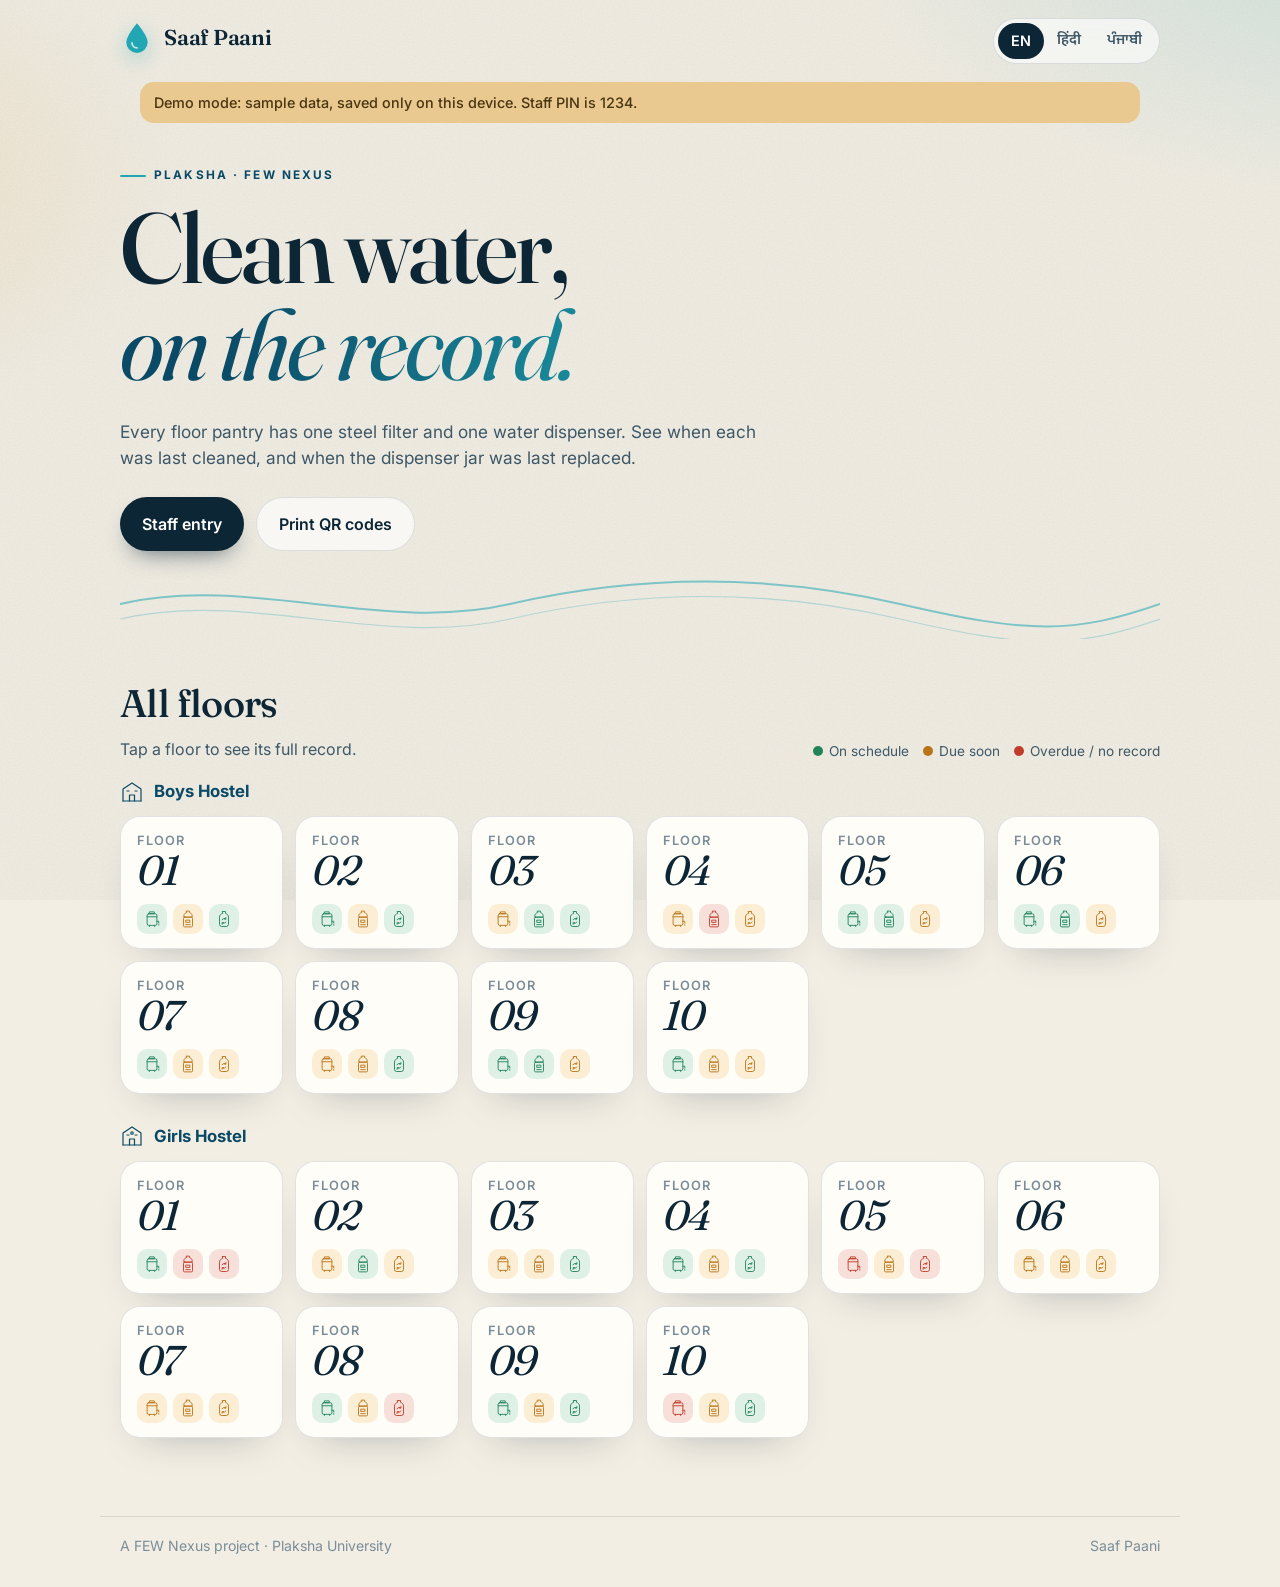
==== index.html @ be1ee774 "Saaf Paani: trilingual pantry water cleaning tracker Public floor pages, staff entry page, printable" ====
<!doctype html>
<html lang="en">
<head>
<meta charset="utf-8">
<meta name="viewport" content="width=device-width, initial-scale=1">
<title>Saaf Paani · Pantry water records</title>
<meta name="description" content="Cleaning records for every hostel pantry's steel filter and water dispenser.">
<meta name="theme-color" content="#f3eee4">
<link rel="icon" href="assets/favicon.svg" type="image/svg+xml">
<link rel="preconnect" href="https://fonts.googleapis.com">
<link rel="preconnect" href="https://fonts.gstatic.com" crossorigin>
<link rel="stylesheet" href="https://fonts.googleapis.com/css2?family=Fraunces:ital,opsz,wght@0,9..144,300..700;1,9..144,300..700&family=Inter:wght@400;500;600;700&family=Noto+Sans+Devanagari:wght@400;500;600;700&family=Noto+Sans+Gurmukhi:wght@400;500;600;700&family=Tiro+Devanagari+Hindi:ital@0;1&family=Tiro+Gurmukhi:ital@0;1&display=swap">
<link rel="stylesheet" href="assets/style.css">
</head>
<body>
<header class="top"><div class="wrap"><div id="brand"></div><div id="lang" class="lang" role="group" aria-label="Language"></div></div></header>
<div id="demo-banner" class="demo" hidden><p data-i18n="demo"></p></div>

<main>
  <section class="hero wrap">
    <span class="eyebrow">Plaksha · FEW Nexus</span>
    <h1><span data-i18n="tagline1"></span><em data-i18n="tagline2"></em></h1>
    <p class="sub" data-i18n="heroSub"></p>
    <div class="cta">
      <a class="btn primary" href="staff.html"><span data-i18n="staffEntry"></span></a>
      <a class="btn ghost" href="qr.html"><span data-i18n="printQR"></span></a>
    </div>
    <svg class="wave" viewBox="0 0 1200 70" preserveAspectRatio="none" aria-hidden="true">
      <path d="M0 35 C 150 5, 300 65, 450 35 S 750 5, 900 35 S 1100 65, 1200 35" fill="none" stroke="currentColor" stroke-width="2"/>
      <path d="M0 50 C 150 20, 300 80, 450 50 S 750 20, 900 50 S 1100 80, 1200 50" fill="none" stroke="currentColor" stroke-width="1.2" opacity=".5"/>
    </svg>
  </section>

  <section class="sec wrap">
    <div class="sec-head">
      <div>
        <h2 data-i18n="overview"></h2>
        <p class="lead" data-i18n="overviewSub"></p>
      </div>
      <div class="legend">
        <span><i class="dot good"></i><span data-i18n="legend_good"></span></span>
        <span><i class="dot warn"></i><span data-i18n="legend_warn"></span></span>
        <span><i class="dot bad"></i><span data-i18n="legend_bad"></span></span>
      </div>
    </div>
    <div id="overview"></div>
  </section>
</main>

<footer class="foot"><div class="wrap"><span data-i18n="footer"></span><span>Saaf Paani</span></div></footer>

<script src="assets/config.js"></script>
<script src="assets/app.js"></script>
<script>
(function () {
  const { CFG, TYPES, ICONS, API, t, pad2, floorStatus, mountChrome, esc } = SP;
  mountChrome();
  const box = document.getElementById("overview");
  let entries = null, failed = false;

  function skeleton() {
    box.innerHTML = CFG.HOSTELS.map(() =>
      `<div class="hostel"><div class="floors">${Array.from({ length: CFG.FLOORS }, () => '<div class="ftile skeleton"></div>').join("")}</div></div>`
    ).join("");
  }
  function render() {
    if (failed) {
      box.innerHTML = `<div class="err"><span>${esc(t("loadError"))}</span><button class="btn ghost" id="retry">${esc(t("retry"))}</button></div>`;
      document.getElementById("retry").onclick = load;
      return;
    }
    if (!entries) return skeleton();
    box.innerHTML = CFG.HOSTELS.map(h => {
      const tiles = [];
      for (let f = 1; f <= CFG.FLOORS; f++) {
        const { st } = floorStatus(entries.filter(e => e.hostel === h && e.floor === f));
        tiles.push(`<a class="ftile" href="floor.html?h=${h}&f=${f}">
          <div class="lbl">${esc(t("floor"))}</div>
          <div class="num">${pad2(f)}</div>
          <div class="dots">${TYPES.map(ty => `<span class="chip-mini ${st[ty]}" title="${esc(t(ty))}: ${esc(t(st[ty]))}">${ICONS[ty]}</span>`).join("")}</div>
        </a>`);
      }
      return `<div class="hostel"><h3>${ICONS[h]}<span>${esc(t(h))}</span></h3><div class="floors">${tiles.join("")}</div></div>`;
    }).join("");
  }
  async function load() {
    failed = false; entries = null; render();
    try { entries = await API.list(); } catch (e) { failed = true; }
    render();
  }
  document.addEventListener("langchange", render);
  load();
})();
</script>
</body>
</html>
---- assets/style.css ----
/* Saaf Paani — styles */
:root {
  --ink: #0d2636;
  --ink-2: #3f5867;
  --ink-3: #7a8d98;
  --paper: #f3eee4;
  --paper-2: #ebe4d6;
  --card: #fffdf8;
  --line: rgba(13, 38, 54, .12);
  --deep: #0a4a66;
  --aqua: #22a6b3;
  --aqua-soft: #d7f0f1;
  --sand: #e9c98f;
  --good: #23835a; --good-bg: #dff1e6;
  --warn: #b8741a; --warn-bg: #fbeed4;
  --bad:  #bf3d2b; --bad-bg:  #f8e0da;
  --none: #7a8d98; --none-bg: #e9e6df;
  --radius: 22px;
  --shadow: 0 1px 0 rgba(255,255,255,.7) inset, 0 18px 40px -24px rgba(13,38,54,.35);
  --display: "Fraunces", "Tiro Devanagari Hindi", "Tiro Gurmukhi", Georgia, serif;
  --body: "Inter", "Noto Sans Devanagari", "Noto Sans Gurmukhi", system-ui, sans-serif;
}
:root[lang="hi"] { --display: "Tiro Devanagari Hindi", "Fraunces", serif; --body: "Noto Sans Devanagari", "Inter", sans-serif; }
:root[lang="pa"] { --display: "Tiro Gurmukhi", "Fraunces", serif; --body: "Noto Sans Gurmukhi", "Inter", sans-serif; }

* { box-sizing: border-box; }
html { -webkit-text-size-adjust: 100%; }
body {
  margin: 0;
  font-family: var(--body);
  color: var(--ink);
  background: var(--paper);
  background-image:
    radial-gradient(60rem 30rem at 110% -10%, rgba(34,166,179,.18), transparent 60%),
    radial-gradient(40rem 26rem at -15% 20%, rgba(233,201,143,.35), transparent 60%);
  background-attachment: fixed;
  line-height: 1.5;
  min-height: 100vh;
  overflow-x: hidden;
}
/* paper grain */
body::before {
  content: ""; position: fixed; inset: 0; pointer-events: none; z-index: 0; opacity: .35; mix-blend-mode: multiply;
  background-image: url("data:image/svg+xml;utf8,<svg xmlns='http://www.w3.org/2000/svg' width='160' height='160'><filter id='n'><feTurbulence type='fractalNoise' baseFrequency='.85' numOctaves='2' stitchTiles='stitch'/><feColorMatrix values='0 0 0 0 0.05 0 0 0 0 0.15 0 0 0 0 0.2 0 0 0 .22 0'/></filter><rect width='100%' height='100%' filter='url(%23n)'/></svg>");
}
main, header.top, footer.foot, .demo { position: relative; z-index: 1; }
a { color: inherit; }
button { font: inherit; color: inherit; cursor: pointer; }
.wrap { width: 100%; max-width: 1080px; margin: 0 auto; padding: 0 20px; }
.sr { position: absolute; width: 1px; height: 1px; overflow: hidden; clip: rect(0 0 0 0); }

/* ---------- top bar ---------- */
header.top { padding: 18px 0; }
header.top .wrap { display: flex; align-items: center; justify-content: space-between; gap: 12px; flex-wrap: wrap; }
.brand-link { display: inline-flex; align-items: center; gap: 10px; text-decoration: none; }
.logo { width: 34px; height: 34px; color: var(--aqua); display: inline-grid; place-items: center;
  filter: drop-shadow(0 6px 10px rgba(34,166,179,.35)); }
.logo svg { width: 100%; height: 100%; }
.brand-name { font-family: var(--display); font-size: 1.35rem; font-weight: 600; letter-spacing: -.01em; }

.lang { display: inline-flex; background: rgba(255,255,255,.6); border: 1px solid var(--line); border-radius: 999px; padding: 4px; backdrop-filter: blur(8px); }
.lang button { border: 0; background: transparent; padding: 7px 13px; border-radius: 999px; font-size: .9rem; font-weight: 600; color: var(--ink-2); }
.lang button[lang="hi"] { font-family: "Noto Sans Devanagari", sans-serif; }
.lang button[lang="pa"] { font-family: "Noto Sans Gurmukhi", sans-serif; }
.lang button.on { background: var(--ink); color: #fff; }

.demo { margin: 0 auto 8px; max-width: 1040px; padding: 0 20px; }
.demo p { margin: 0; background: var(--sand); color: #4a3511; border-radius: 14px; padding: 10px 14px; font-size: .9rem; font-weight: 500; }

/* ---------- hero ---------- */
.hero { padding-top: 28px; padding-bottom: 10px; }
.eyebrow { text-transform: uppercase; letter-spacing: .18em; font-size: .74rem; font-weight: 700; color: var(--deep); display: inline-flex; align-items: center; gap: 8px; }
.eyebrow::before { content: ""; width: 26px; height: 2px; background: var(--aqua); border-radius: 2px; }
.hero h1 {
  font-family: var(--display); font-weight: 500; letter-spacing: -.03em; line-height: .98;
  font-size: clamp(2.7rem, 8.5vw, 6.2rem); margin: 14px 0 18px;
}
.hero h1 em {
  font-style: italic; font-weight: 400; display: block;
  background: linear-gradient(100deg, var(--deep) 10%, var(--aqua) 60%, #6fd0c9);
  -webkit-background-clip: text; background-clip: text; color: transparent;
  padding-bottom: .08em;
}
:root[lang="hi"] .hero h1, :root[lang="pa"] .hero h1 { line-height: 1.2; letter-spacing: 0; font-size: clamp(2.3rem, 7vw, 5rem); }
.hero p.sub { max-width: 40rem; font-size: 1.08rem; color: var(--ink-2); margin: 0 0 26px; }
.cta { display: flex; gap: 12px; flex-wrap: wrap; }
.btn {
  display: inline-flex; align-items: center; gap: 10px; text-decoration: none; border: 0;
  padding: 14px 22px; border-radius: 999px; font-weight: 600; font-size: 1rem;
  transition: transform .15s ease, box-shadow .2s ease, background .2s;
}
.btn:active { transform: scale(.97); }
.btn.primary { background: var(--ink); color: #fff; box-shadow: 0 12px 24px -12px rgba(13,38,54,.7); }
.btn.primary:hover { background: var(--deep); }
.btn.ghost { background: rgba(255,255,255,.65); border: 1px solid var(--line); }
.btn.ghost:hover { background: #fff; }
.btn svg { width: 20px; height: 20px; }

.wave { display: block; width: 100%; height: 70px; margin-top: 18px; color: var(--aqua); opacity: .55; }

/* ---------- section titles ---------- */
.sec { padding-top: 26px; padding-bottom: 8px; }
.sec h2 { font-family: var(--display); font-weight: 500; font-size: clamp(1.7rem, 4vw, 2.4rem); letter-spacing: -.02em; margin: 0; }
.sec .lead { color: var(--ink-2); margin: 4px 0 0; }
.sec-head { display: flex; align-items: end; justify-content: space-between; gap: 16px; flex-wrap: wrap; margin-bottom: 18px; }

.legend { display: flex; gap: 14px; flex-wrap: wrap; font-size: .85rem; color: var(--ink-2); }
.legend span { display: inline-flex; align-items: center; gap: 6px; }

.dot { width: 10px; height: 10px; border-radius: 50%; display: inline-block; flex: none; }
.dot.good { background: var(--good); } .dot.warn { background: var(--warn); } .dot.bad { background: var(--bad); } .dot.none { background: var(--bad); opacity: .45; }

/* ---------- hostel overview ---------- */
.hostel { margin: 0 0 30px; }
.hostel h3 { display: flex; align-items: center; gap: 10px; font-size: 1.05rem; font-weight: 700; margin: 0 0 12px; color: var(--deep); }
.hostel h3 svg { width: 24px; height: 24px; }
.floors { display: grid; grid-template-columns: repeat(auto-fill, minmax(150px, 1fr)); gap: 12px; }
.ftile {
  position: relative; display: block; text-decoration: none; background: var(--card); border: 1px solid var(--line);
  border-radius: 20px; padding: 14px 16px 14px; box-shadow: var(--shadow); overflow: hidden;
  transition: transform .18s ease, border-color .2s;
}
.ftile:hover { transform: translateY(-3px); border-color: rgba(34,166,179,.5); }
.ftile .num { font-family: "Fraunces", serif; font-size: 2.6rem; font-weight: 400; font-style: italic; line-height: 1; letter-spacing: -.04em; color: var(--ink); }
.ftile .lbl { font-size: .8rem; color: var(--ink-3); font-weight: 600; text-transform: uppercase; letter-spacing: .08em; }
:root[lang="hi"] .ftile .lbl, :root[lang="pa"] .ftile .lbl { text-transform: none; letter-spacing: 0; font-size: .9rem; }
.ftile .dots { display: flex; gap: 6px; margin-top: 12px; }
.ftile .dots .chip-mini { display: inline-flex; align-items: center; justify-content: center; width: 30px; height: 30px; border-radius: 10px; }
.ftile .dots .chip-mini svg { width: 18px; height: 18px; }
.chip-mini.good { background: var(--good-bg); color: var(--good); }
.chip-mini.warn { background: var(--warn-bg); color: var(--warn); }
.chip-mini.bad  { background: var(--bad-bg);  color: var(--bad); }
.chip-mini.none { background: var(--none-bg); color: var(--none); }
.ftile.skeleton { min-height: 118px; background: linear-gradient(90deg, var(--card), var(--paper-2), var(--card)); background-size: 200% 100%; animation: shimmer 1.4s infinite; }
@keyframes shimmer { to { background-position: -200% 0; } }

/* ---------- floor page ---------- */
.back { display: inline-flex; align-items: center; gap: 6px; text-decoration: none; color: var(--ink-2); font-weight: 600; font-size: .95rem; margin-top: 6px; }
.back svg { width: 18px; height: 18px; }
.floor-hero { display: grid; grid-template-columns: auto 1fr; gap: 6px 22px; align-items: end; padding: 18px 0 8px; }
.bignum {
  grid-row: span 2; padding-right: .1em; font-family: "Fraunces", serif; font-style: italic; font-weight: 300; letter-spacing: -.06em; line-height: .8;
  font-size: clamp(6rem, 24vw, 11rem);
  background: linear-gradient(160deg, var(--deep), var(--aqua) 70%, #8fe0d6);
  -webkit-background-clip: text; background-clip: text; color: transparent;
}
.floor-hero .hostel-name { font-weight: 700; color: var(--deep); text-transform: uppercase; letter-spacing: .14em; font-size: .8rem; }
:root[lang="hi"] .floor-hero .hostel-name, :root[lang="pa"] .floor-hero .hostel-name { text-transform: none; letter-spacing: 0; font-size: 1rem; }
.floor-hero h1 { font-family: var(--display); font-weight: 500; font-size: clamp(1.8rem, 5vw, 2.8rem); margin: 0; letter-spacing: -.02em; line-height: 1.1; }

.verdict { display: flex; align-items: center; gap: 12px; padding: 14px 18px; border-radius: 18px; font-weight: 600; margin: 18px 0 20px; }
.verdict .pulse { width: 12px; height: 12px; border-radius: 50%; background: currentColor; box-shadow: 0 0 0 0 currentColor; animation: pulse 2s infinite; flex: none; }
@keyframes pulse { 0% { box-shadow: 0 0 0 0 color-mix(in srgb, currentColor 45%, transparent); } 70% { box-shadow: 0 0 0 12px transparent; } 100% { box-shadow: 0 0 0 0 transparent; } }
.verdict.good { background: var(--good-bg); color: var(--good); }
.verdict.warn { background: var(--warn-bg); color: var(--warn); }
.verdict.bad  { background: var(--bad-bg);  color: var(--bad); }

.items { display: grid; grid-template-columns: repeat(3, 1fr); gap: 14px; }
.item {
  background: var(--card); border: 1px solid var(--line); border-radius: var(--radius); padding: 20px; box-shadow: var(--shadow);
  display: flex; flex-direction: column; gap: 10px; position: relative; overflow: hidden;
}
.item::after { content: ""; position: absolute; left: 0; right: 0; bottom: 0; height: 5px; }
.item.good::after { background: var(--good); } .item.warn::after { background: var(--warn); } .item.bad::after, .item.none::after { background: var(--bad); }
.item .ic { width: 46px; height: 46px; border-radius: 14px; display: grid; place-items: center; background: var(--aqua-soft); color: var(--deep); }
.item .ic svg { width: 28px; height: 28px; }
.item .nm { font-weight: 700; font-size: 1.05rem; }
.item .k { font-size: .82rem; color: var(--ink-3); font-weight: 600; }
.item .rel { font-family: var(--display); font-size: 2rem; line-height: 1.05; letter-spacing: -.02em; }
.item .dt { color: var(--ink-2); font-size: .95rem; }
.chip { display: inline-flex; align-items: center; gap: 6px; align-self: flex-start; padding: 5px 11px; border-radius: 999px; font-size: .8rem; font-weight: 700; }
.chip.good { background: var(--good-bg); color: var(--good); } .chip.warn { background: var(--warn-bg); color: var(--warn); }
.chip.bad { background: var(--bad-bg); color: var(--bad); } .chip.none { background: var(--none-bg); color: var(--ink-2); }

.hint { margin: 18px 0 0; padding: 14px 18px; border-radius: 16px; border: 1px dashed rgba(191,61,43,.35); color: var(--bad); background: rgba(248,224,218,.45); font-weight: 500; }

.filters { display: flex; gap: 8px; flex-wrap: wrap; }
.filters button { border: 1px solid var(--line); background: rgba(255,255,255,.6); padding: 8px 14px; border-radius: 999px; font-weight: 600; font-size: .88rem; color: var(--ink-2); }
.filters button.on { background: var(--ink); color: #fff; border-color: var(--ink); }

.timeline { background: var(--card); border: 1px solid var(--line); border-radius: var(--radius); padding: 8px 20px 14px; box-shadow: var(--shadow); }
.month { font-family: var(--display); font-size: 1.15rem; font-style: italic; color: var(--deep); margin: 18px 0 6px; }
.ev { display: grid; grid-template-columns: 40px 1fr auto; gap: 12px; align-items: center; padding: 10px 0; border-top: 1px solid var(--line); }
.month + .ev { border-top: 0; }
.ev .ic { width: 40px; height: 40px; border-radius: 12px; display: grid; place-items: center; }
.ev .ic svg { width: 24px; height: 24px; }
.ev.filter .ic { background: #e3eef7; color: #2b5d85; }
.ev.dispenser .ic { background: var(--aqua-soft); color: var(--deep); }
.ev.jar .ic { background: #f6ead2; color: #8a5a12; }
.ev .what { font-weight: 600; }
.ev .who { font-size: .85rem; color: var(--ink-3); }
.ev .when { text-align: right; font-size: .9rem; color: var(--ink-2); white-space: nowrap; }
.empty { padding: 26px 0; color: var(--ink-3); text-align: center; }
.err { padding: 18px; border-radius: 16px; background: var(--bad-bg); color: var(--bad); display: flex; gap: 12px; align-items: center; justify-content: space-between; flex-wrap: wrap; }

/* ---------- staff form ---------- */
.staff-title { font-family: var(--display); font-weight: 500; font-size: clamp(2rem, 6vw, 3rem); letter-spacing: -.02em; margin: 10px 0 6px; }
.step { background: var(--card); border: 1px solid var(--line); border-radius: var(--radius); padding: 18px; margin: 14px 0; box-shadow: var(--shadow); transition: border-color .2s, box-shadow .2s; }
.step.missing { border-color: var(--bad); box-shadow: 0 0 0 4px rgba(191,61,43,.12); }
.step h2 { display: flex; align-items: center; gap: 12px; font-size: 1.2rem; margin: 0 0 14px; }
.step h2 .n { width: 32px; height: 32px; border-radius: 50%; background: var(--ink); color: #fff; display: grid; place-items: center; font-size: .95rem; font-family: "Fraunces", serif; font-style: italic; flex: none; }
.step .sub { margin: -8px 0 12px 44px; color: var(--ink-3); font-size: .9rem; }
.choices { display: grid; gap: 10px; }
.choices.two { grid-template-columns: 1fr 1fr; }
.choices.three { grid-template-columns: repeat(3, 1fr); }
.choices.floorsel { grid-template-columns: repeat(5, 1fr); }
.choice {
  position: relative; border: 2px solid var(--line); background: #fff; border-radius: 18px; padding: 14px 10px;
  display: flex; flex-direction: column; align-items: center; gap: 8px; text-align: center; font-weight: 700; font-size: 1rem;
  transition: border-color .15s, background .15s, transform .1s;
  min-height: 56px; justify-content: center;
}
.choice:active { transform: scale(.97); }
.choice svg { width: 44px; height: 44px; color: var(--deep); }
.choice.on { border-color: var(--aqua); background: var(--aqua-soft); }
.choice .tick { position: absolute; top: 8px; right: 8px; width: 24px; height: 24px; border-radius: 50%; background: var(--aqua); color: #fff; display: none; place-items: center; }
.choice .tick svg { width: 14px; height: 14px; color: #fff; }
.choice.on .tick { display: grid; }
.floorsel .choice { font-family: "Fraunces", serif; font-size: 1.6rem; font-style: italic; font-weight: 500; padding: 10px 0; }
.choices.three .choice { font-size: .95rem; padding: 16px 8px; }
.field { display: grid; gap: 6px; margin-bottom: 12px; }
.field label { font-weight: 600; font-size: .92rem; color: var(--ink-2); }
.field input {
  font: inherit; font-size: 1.1rem; padding: 14px 16px; border: 2px solid var(--line); border-radius: 14px; background: #fff; color: var(--ink); width: 100%;
}
.field input:focus { outline: none; border-color: var(--aqua); }
.field input.pin { letter-spacing: .5em; font-size: 1.5rem; text-align: center; max-width: 220px; }
.linkbtn { border: 0; background: none; color: var(--deep); text-decoration: underline; padding: 0; font-weight: 600; }
.savebar { position: sticky; bottom: 0; padding: 14px 0 18px; background: linear-gradient(to top, var(--paper) 70%, transparent); z-index: 5; }
.savebar .msg { color: var(--bad); font-weight: 600; min-height: 1.4em; margin: 0 0 8px; text-align: center; }
.savebar .btn { width: 100%; justify-content: center; font-size: 1.2rem; padding: 18px; }
.btn[disabled] { opacity: .6; cursor: progress; }

.done { text-align: center; padding: 40px 0 20px; }
.done .big { width: 110px; height: 110px; border-radius: 50%; margin: 0 auto 18px; background: var(--good); color: #fff; display: grid; place-items: center; animation: pop .45s cubic-bezier(.2,1.6,.4,1); }
.done .big svg { width: 60px; height: 60px; }
@keyframes pop { from { transform: scale(.4); opacity: 0; } }
.done h2 { font-family: var(--display); font-size: 2.4rem; font-weight: 500; margin: 0 0 8px; }
.done p { color: var(--ink-2); font-size: 1.1rem; margin: 0 0 22px; }
.done .cta { justify-content: center; }

/* ---------- QR sheet ---------- */
.qr-tools { display: flex; gap: 10px; flex-wrap: wrap; align-items: center; margin: 6px 0 22px; }
.qr-grid { display: grid; grid-template-columns: repeat(auto-fill, minmax(260px, 1fr)); gap: 18px; padding-bottom: 40px; }
.qcard {
  background: #fffdf8; border: 1px solid var(--line); border-radius: 26px; padding: 22px 22px 18px; position: relative; overflow: hidden;
  display: flex; flex-direction: column; align-items: center; text-align: center; box-shadow: var(--shadow);
}
.qcard::before {
  content: ""; position: absolute; inset: auto -30% -55% -30%; height: 70%;
  background: radial-gradient(closest-side, rgba(34,166,179,.18), transparent); pointer-events: none;
}
.qcard .qtop { display: flex; align-items: center; gap: 8px; font-family: "Fraunces", serif; font-weight: 600; font-size: 1.05rem; }
.qcard .qtop .logo { width: 24px; height: 24px; }
.qcard .qhostel { margin-top: 10px; font-size: .78rem; font-weight: 700; color: var(--deep); line-height: 1.45; }
.qcard .qhostel span { display: block; }
.qcard .qfloor { padding: 0 .14em; font-family: "Fraunces", serif; font-style: italic; font-weight: 300; font-size: 4.2rem; line-height: .9; letter-spacing: -.05em; margin: 6px 0 2px;
  background: linear-gradient(160deg, var(--deep), var(--aqua)); -webkit-background-clip: text; background-clip: text; color: transparent; }
.qcard .qfloorlbl { font-size: .78rem; color: var(--ink-2); font-weight: 600; }
.qcard .qr { width: 78%; max-width: 230px; margin: 12px 0 10px; padding: 10px; background: #fff; border-radius: 16px; border: 1px solid var(--line); }
.qcard .qr svg { display: block; width: 100%; height: auto; }
.qcard .scan { font-size: .82rem; line-height: 1.45; color: var(--ink); font-weight: 600; }
.qcard .scan span { display: block; }
.qcard .scan span[lang="hi"] { font-family: "Noto Sans Devanagari", sans-serif; }
.qcard .scan span[lang="pa"] { font-family: "Noto Sans Gurmukhi", sans-serif; }
.qcard .url { margin-top: 8px; font-size: .62rem; color: var(--ink-3); word-break: break-all; }
.qcard.staffcard { background: var(--ink); color: #fff; }
.qcard.staffcard .qfloor { font-size: 2.6rem; background: linear-gradient(160deg, #9fe6e0, #fff); -webkit-background-clip: text; background-clip: text; }
.qcard.staffcard .scan, .qcard.staffcard .qhostel { color: #d7f0f1; }

/* ---------- footer ---------- */
footer.foot { padding: 40px 0 30px; color: var(--ink-3); font-size: .88rem; }
footer.foot .wrap { display: flex; justify-content: space-between; gap: 12px; flex-wrap: wrap; border-top: 1px solid var(--line); padding-top: 18px; }

/* ---------- responsive ---------- */
@media (max-width: 760px) {
  .items { grid-template-columns: 1fr; }
  .item { display: grid; grid-template-columns: 46px 1fr; gap: 10px 14px; align-items: start; padding: 18px; }
  .item .body { min-width: 0; }
  .item .chip { grid-column: 2; justify-self: start; }
  .item .rel { font-size: 1.7rem; }
  .floors { grid-template-columns: repeat(2, 1fr); }
  .ev { grid-template-columns: 36px 1fr; }
  .ev .when { grid-column: 2; text-align: left; }
  .floor-hero { grid-template-columns: auto 1fr; }
}
@media (max-width: 420px) {
  .choices.three { grid-template-columns: 1fr; }
  .choices.three .choice { flex-direction: row; justify-content: flex-start; text-align: left; padding: 12px 14px; }
  .choices.three .choice svg { width: 36px; height: 36px; }
  .lang button { padding: 7px 10px; }
}

/* ---------- print (QR sheet) ---------- */
@media print {
  @page { size: A4; margin: 10mm; }
  body { background: #fff; }
  body::before, header.top, footer.foot, .demo, .no-print { display: none !important; }
  .wrap { max-width: none; padding: 0; }
  .qr-grid { grid-template-columns: 1fr 1fr; gap: 8mm; }
  .qcard { box-shadow: none; border: 1.5px dashed #9aa9b2; break-inside: avoid; page-break-inside: avoid; height: 132mm; justify-content: center;
    -webkit-print-color-adjust: exact; print-color-adjust: exact; }
  .qcard .qr { max-width: 62mm; }
}
@media (prefers-reduced-motion: reduce) { * { animation: none !important; transition: none !important; } }
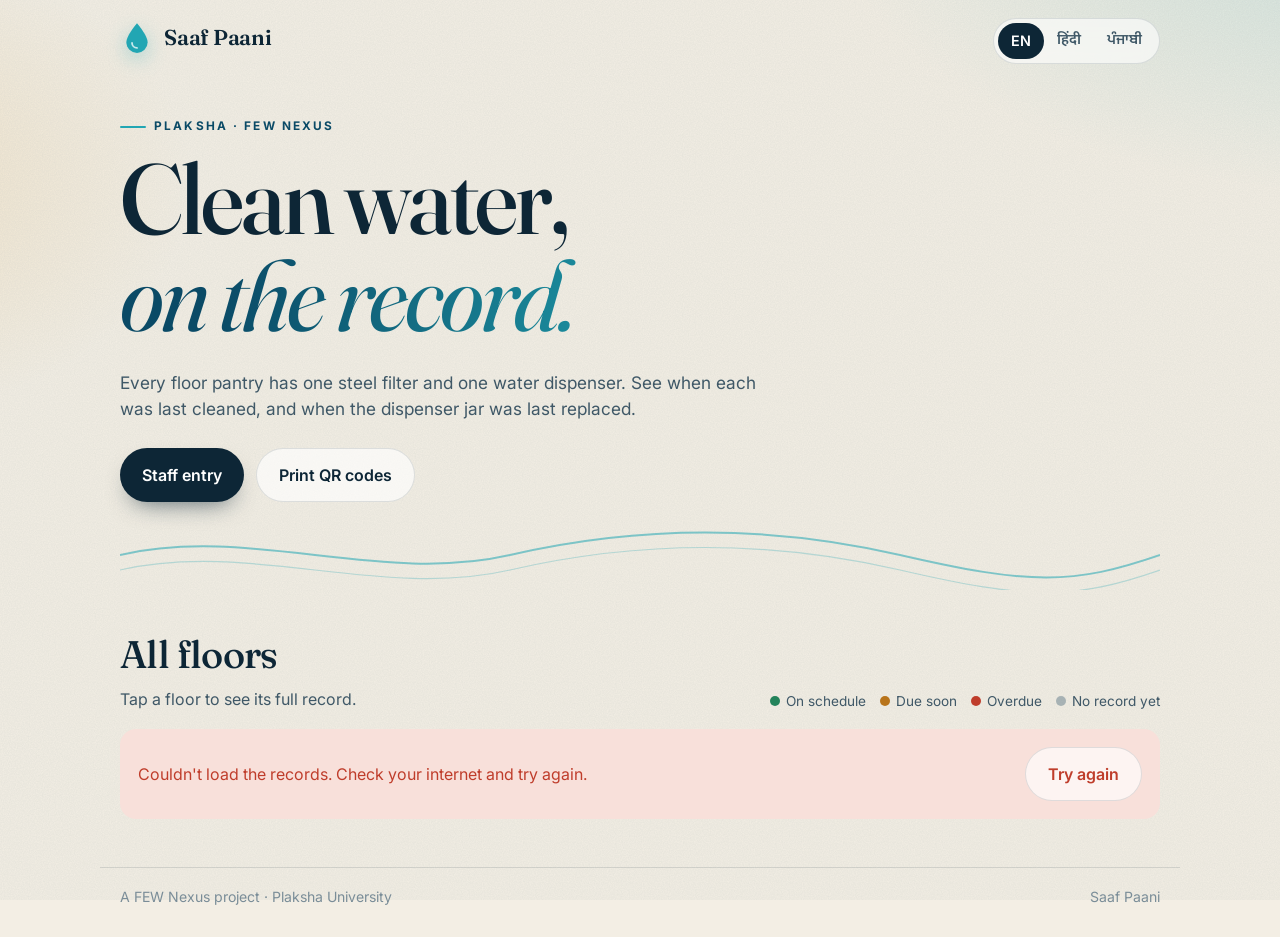
==== commit 715b18ac: "Remove demo mode and sample data; show grey state for floors with no records yet Co-Authored-By: Cla" ====
--- a/index.html
+++ b/index.html
@@ -14,7 +14,6 @@
 </head>
 <body>
 <header class="top"><div class="wrap"><div id="brand"></div><div id="lang" class="lang" role="group" aria-label="Language"></div></div></header>
-<div id="demo-banner" class="demo" hidden><p data-i18n="demo"></p></div>
 
 <main>
   <section class="hero wrap">
@@ -41,6 +40,7 @@
         <span><i class="dot good"></i><span data-i18n="legend_good"></span></span>
         <span><i class="dot warn"></i><span data-i18n="legend_warn"></span></span>
         <span><i class="dot bad"></i><span data-i18n="legend_bad"></span></span>
+        <span><i class="dot none"></i><span data-i18n="legend_none"></span></span>
       </div>
     </div>
     <div id="overview"></div>
--- a/assets/style.css
+++ b/assets/style.css
@@ -108,7 +108,7 @@
 .legend span { display: inline-flex; align-items: center; gap: 6px; }
 
 .dot { width: 10px; height: 10px; border-radius: 50%; display: inline-block; flex: none; }
-.dot.good { background: var(--good); } .dot.warn { background: var(--warn); } .dot.bad { background: var(--bad); } .dot.none { background: var(--bad); opacity: .45; }
+.dot.good { background: var(--good); } .dot.warn { background: var(--warn); } .dot.bad { background: var(--bad); } .dot.none { background: var(--none); opacity: .6; }
 
 /* ---------- hostel overview ---------- */
 .hostel { margin: 0 0 30px; }
@@ -154,6 +154,8 @@
 .verdict.good { background: var(--good-bg); color: var(--good); }
 .verdict.warn { background: var(--warn-bg); color: var(--warn); }
 .verdict.bad  { background: var(--bad-bg);  color: var(--bad); }
+.verdict.none { background: var(--none-bg); color: var(--ink-2); }
+.verdict.none .pulse { animation: none; }
 
 .items { display: grid; grid-template-columns: repeat(3, 1fr); gap: 14px; }
 .item {
@@ -161,7 +163,7 @@
   display: flex; flex-direction: column; gap: 10px; position: relative; overflow: hidden;
 }
 .item::after { content: ""; position: absolute; left: 0; right: 0; bottom: 0; height: 5px; }
-.item.good::after { background: var(--good); } .item.warn::after { background: var(--warn); } .item.bad::after, .item.none::after { background: var(--bad); }
+.item.good::after { background: var(--good); } .item.warn::after { background: var(--warn); } .item.bad::after { background: var(--bad); } .item.none::after { background: var(--none-bg); }
 .item .ic { width: 46px; height: 46px; border-radius: 14px; display: grid; place-items: center; background: var(--aqua-soft); color: var(--deep); }
 .item .ic svg { width: 28px; height: 28px; }
 .item .nm { font-weight: 700; font-size: 1.05rem; }
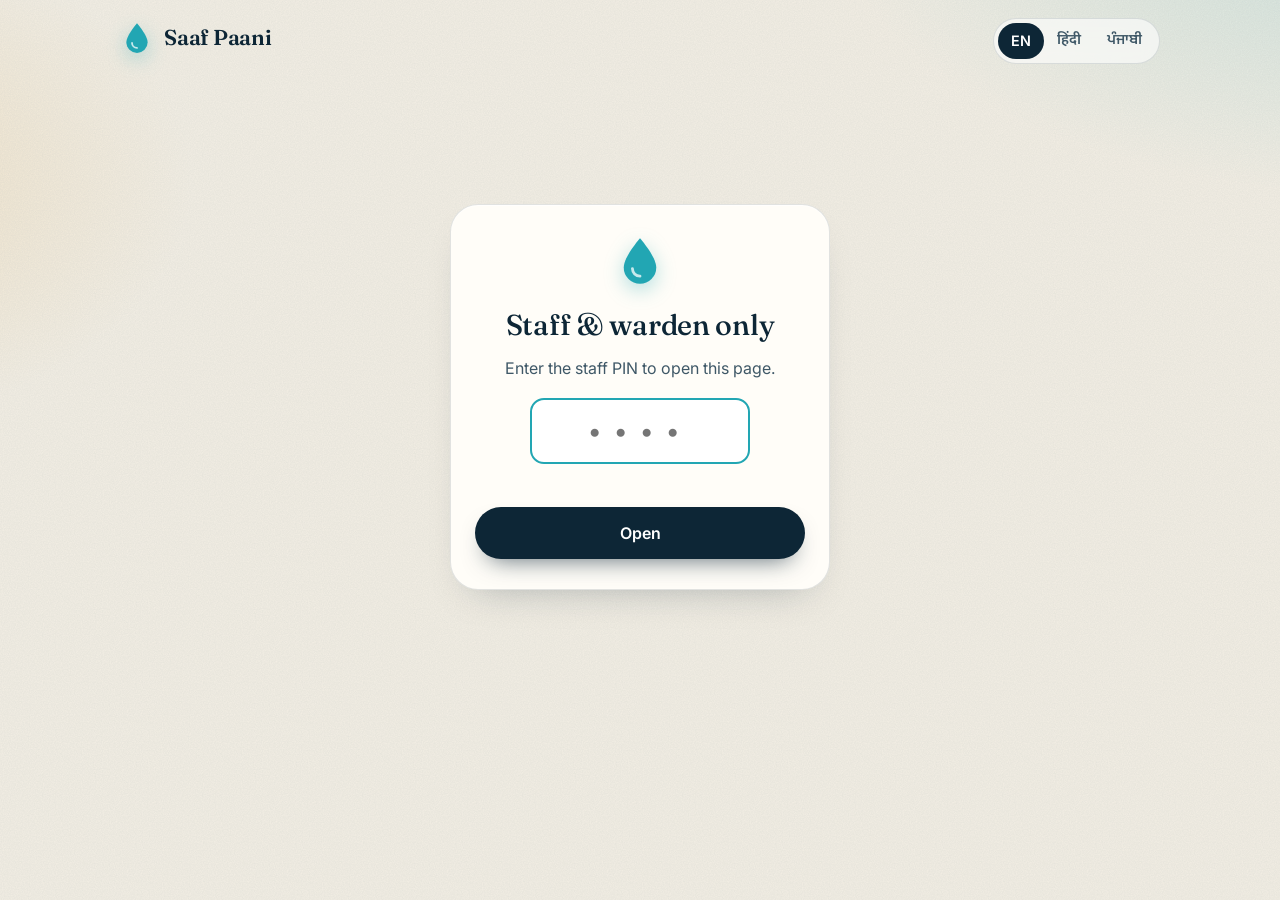
==== commit 9e2f94ac: "Staff photo/video uploads, media viewer on floor pages, PIN lock on staff/home/QR pages, no links ou" ====
--- a/index.html
+++ b/index.html
@@ -47,14 +47,15 @@
   </section>
 </main>
 
-<footer class="foot"><div class="wrap"><span data-i18n="footer"></span><span>Saaf Paani</span></div></footer>
+<footer class="foot"><div class="wrap"><span data-i18n="footer"></span><button type="button" class="linkbtn" id="lock" data-i18n="lockPhone"></button></div></footer>
 
 <script src="assets/config.js"></script>
 <script src="assets/app.js"></script>
 <script>
 (function () {
-  const { CFG, TYPES, ICONS, API, t, pad2, floorStatus, mountChrome, esc } = SP;
+  const { CFG, TYPES, ICONS, API, t, pad2, floorStatus, mountChrome, esc, gate, lockPhone } = SP;
   mountChrome();
+  document.getElementById("lock").onclick = lockPhone;
   const box = document.getElementById("overview");
   let entries = null, failed = false;
 
@@ -89,7 +90,7 @@
     render();
   }
   document.addEventListener("langchange", render);
-  load();
+  gate(load);
 })();
 </script>
 </body>
--- a/assets/style.css
+++ b/assets/style.css
@@ -270,6 +270,50 @@
 .qcard.staffcard .qfloor { font-size: 2.6rem; background: linear-gradient(160deg, #9fe6e0, #fff); -webkit-background-clip: text; background-clip: text; }
 .qcard.staffcard .scan, .qcard.staffcard .qhostel { color: #d7f0f1; }
 
+/* ---------- staff lock screen ---------- */
+body.locked main, body.locked footer.foot { display: none; }
+.gate { position: relative; z-index: 2; min-height: 70vh; display: grid; place-items: center; padding: 20px; }
+.gate-card { width: 100%; max-width: 380px; background: var(--card); border: 1px solid var(--line); border-radius: 28px; padding: 30px 24px; text-align: center; box-shadow: var(--shadow); display: grid; gap: 10px; justify-items: center; }
+.gate-card .logo.big { width: 52px; height: 52px; }
+.gate-card h1 { font-family: var(--display); font-weight: 500; font-size: 1.8rem; margin: 6px 0 0; letter-spacing: -.01em; }
+.gate-card p { margin: 0; color: var(--ink-2); }
+.gate-card .pin { font: inherit; font-size: 1.6rem; letter-spacing: .5em; text-align: center; width: 100%; max-width: 220px; padding: 12px; border: 2px solid var(--line); border-radius: 14px; background: #fff; margin-top: 8px; }
+.gate-card .pin:focus { outline: none; border-color: var(--aqua); }
+.gate-card .gate-err { color: var(--bad); font-weight: 600; min-height: 1.4em; }
+.gate-card .btn { width: 100%; justify-content: center; }
+
+/* ---------- staff: photos & videos ---------- */
+.media-pick { display: grid; grid-template-columns: repeat(3, 1fr); gap: 10px; }
+.media-pick:empty { display: none; }
+.mthumb { position: relative; aspect-ratio: 1; border-radius: 14px; overflow: hidden; background: var(--paper-2); }
+.mthumb img, .mthumb video { width: 100%; height: 100%; object-fit: cover; display: block; }
+.mthumb .rm { position: absolute; top: 6px; right: 6px; width: 30px; height: 30px; border-radius: 50%; border: 0; background: rgba(13,38,54,.78); color: #fff; display: grid; place-items: center; padding: 0; }
+.mthumb .rm svg { width: 16px; height: 16px; }
+.play { position: absolute; inset: 0; display: grid; place-items: center; pointer-events: none; }
+.play svg { width: 38px; height: 38px; }
+.add-media { margin-top: 12px; display: flex; align-items: center; justify-content: center; gap: 10px; padding: 18px; border: 2px dashed rgba(34,166,179,.6); border-radius: 18px; background: rgba(215,240,241,.45); color: var(--deep); font-weight: 700; font-size: 1.05rem; cursor: pointer; }
+.add-media[hidden] { display: none; }
+.add-media input { position: absolute; width: 1px; height: 1px; opacity: 0; }
+.add-media .ic svg { width: 30px; height: 30px; display: block; }
+.media-msg { color: var(--bad); font-weight: 600; margin: 8px 0 0; min-height: 0; }
+.media-msg:empty { display: none; }
+
+/* ---------- floor: photos & videos in history ---------- */
+.ev .media { display: flex; gap: 8px; flex-wrap: wrap; margin-top: 8px; }
+.thumb { position: relative; width: 64px; height: 64px; border-radius: 12px; overflow: hidden; border: 1px solid var(--line); padding: 0; background: var(--paper-2); }
+.thumb img { width: 100%; height: 100%; object-fit: cover; display: block; }
+.thumb .play svg { width: 26px; height: 26px; }
+.thumb-fallback { display: grid; place-items: center; width: 100%; height: 100%; color: var(--ink-3); }
+.thumb-fallback svg { width: 24px; height: 24px; }
+.lightbox { border: 0; padding: 0; background: transparent; width: min(94vw, 900px); max-height: 92vh; overflow: visible; }
+.lightbox::backdrop { background: rgba(8, 22, 32, .82); backdrop-filter: blur(4px); }
+.lb-body img { display: block; max-width: 100%; max-height: 86vh; margin: 0 auto; border-radius: 16px; }
+.lb-body iframe { display: block; width: 100%; aspect-ratio: 9 / 16; max-height: 86vh; border: 0; border-radius: 16px; background: #000; }
+@media (min-width: 700px) { .lb-body iframe { aspect-ratio: 16 / 9; } }
+.lb-close { position: absolute; top: -48px; right: 0; width: 40px; height: 40px; border-radius: 50%; border: 0; background: #fff; color: var(--ink); display: grid; place-items: center; }
+.lb-close svg { width: 20px; height: 20px; }
+footer.foot .linkbtn { color: var(--ink-3); }
+
 /* ---------- footer ---------- */
 footer.foot { padding: 40px 0 30px; color: var(--ink-3); font-size: .88rem; }
 footer.foot .wrap { display: flex; justify-content: space-between; gap: 12px; flex-wrap: wrap; border-top: 1px solid var(--line); padding-top: 18px; }
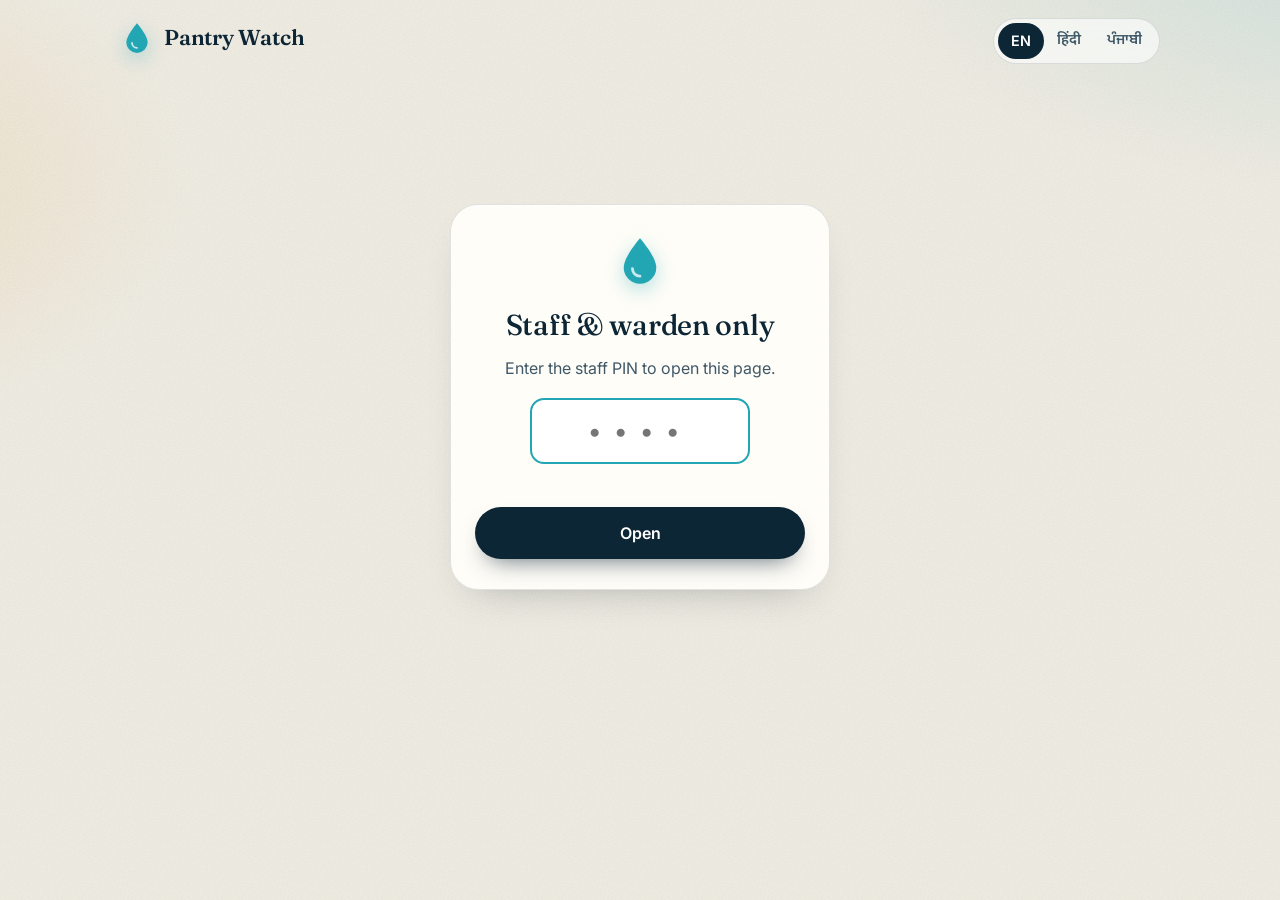
==== commit 01676d44: "Cover the whole pantry: add fridge clear-outs, rename to Pantry Watch, fix hidden date field Co-Auth" ====
--- a/index.html
+++ b/index.html
@@ -3,8 +3,8 @@
 <head>
 <meta charset="utf-8">
 <meta name="viewport" content="width=device-width, initial-scale=1">
-<title>Saaf Paani · Pantry water records</title>
-<meta name="description" content="Cleaning records for every hostel pantry's steel filter and water dispenser.">
+<title>Pantry Watch · Pantry hygiene records</title>
+<meta name="description" content="Cleaning records for every hostel pantry's steel filter, water dispenser and fridge.">
 <meta name="theme-color" content="#f3eee4">
 <link rel="icon" href="assets/favicon.svg" type="image/svg+xml">
 <link rel="preconnect" href="https://fonts.googleapis.com">
--- a/assets/style.css
+++ b/assets/style.css
@@ -47,6 +47,7 @@
 a { color: inherit; }
 button { font: inherit; color: inherit; cursor: pointer; }
 .wrap { width: 100%; max-width: 1080px; margin: 0 auto; padding: 0 20px; }
+[hidden] { display: none !important; }
 .sr { position: absolute; width: 1px; height: 1px; overflow: hidden; clip: rect(0 0 0 0); }
 
 /* ---------- top bar ---------- */
@@ -157,7 +158,7 @@
 .verdict.none { background: var(--none-bg); color: var(--ink-2); }
 .verdict.none .pulse { animation: none; }
 
-.items { display: grid; grid-template-columns: repeat(3, 1fr); gap: 14px; }
+.items { display: grid; grid-template-columns: repeat(auto-fit, minmax(220px, 1fr)); gap: 14px; }
 .item {
   background: var(--card); border: 1px solid var(--line); border-radius: var(--radius); padding: 20px; box-shadow: var(--shadow);
   display: flex; flex-direction: column; gap: 10px; position: relative; overflow: hidden;
@@ -189,6 +190,7 @@
 .ev.filter .ic { background: #e3eef7; color: #2b5d85; }
 .ev.dispenser .ic { background: var(--aqua-soft); color: var(--deep); }
 .ev.jar .ic { background: #f6ead2; color: #8a5a12; }
+.ev.fridge .ic { background: #e6f0e1; color: #3f6b35; }
 .ev .what { font-weight: 600; }
 .ev .who { font-size: .85rem; color: var(--ink-3); }
 .ev .when { text-align: right; font-size: .9rem; color: var(--ink-2); white-space: nowrap; }
@@ -205,6 +207,7 @@
 .choices { display: grid; gap: 10px; }
 .choices.two { grid-template-columns: 1fr 1fr; }
 .choices.three { grid-template-columns: repeat(3, 1fr); }
+.choices.four { grid-template-columns: 1fr 1fr; }
 .choices.floorsel { grid-template-columns: repeat(5, 1fr); }
 .choice {
   position: relative; border: 2px solid var(--line); background: #fff; border-radius: 18px; padding: 14px 10px;
@@ -219,7 +222,7 @@
 .choice .tick svg { width: 14px; height: 14px; color: #fff; }
 .choice.on .tick { display: grid; }
 .floorsel .choice { font-family: "Fraunces", serif; font-size: 1.6rem; font-style: italic; font-weight: 500; padding: 10px 0; }
-.choices.three .choice { font-size: .95rem; padding: 16px 8px; }
+.choices.three .choice, .choices.four .choice { font-size: .95rem; padding: 16px 8px; }
 .field { display: grid; gap: 6px; margin-bottom: 12px; }
 .field label { font-weight: 600; font-size: .92rem; color: var(--ink-2); }
 .field input {
@@ -331,9 +334,9 @@
   .floor-hero { grid-template-columns: auto 1fr; }
 }
 @media (max-width: 420px) {
-  .choices.three { grid-template-columns: 1fr; }
-  .choices.three .choice { flex-direction: row; justify-content: flex-start; text-align: left; padding: 12px 14px; }
-  .choices.three .choice svg { width: 36px; height: 36px; }
+  .choices.three, .choices.four { grid-template-columns: 1fr; }
+  .choices.three .choice, .choices.four .choice { flex-direction: row; justify-content: flex-start; text-align: left; padding: 12px 14px; }
+  .choices.three .choice svg, .choices.four .choice svg { width: 36px; height: 36px; }
   .lang button { padding: 7px 10px; }
 }
 
